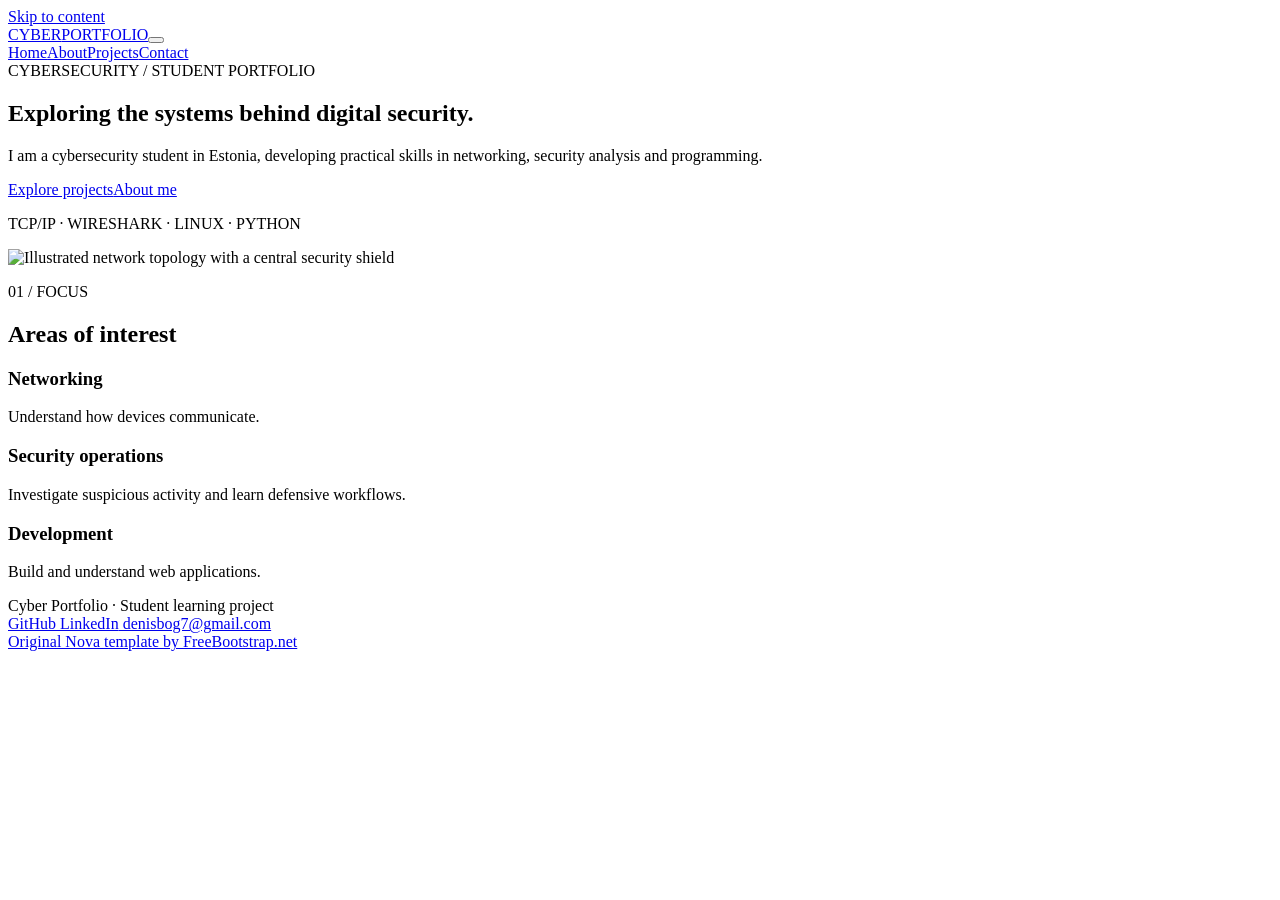
==== index.html @ 3d19a058 "Add files via upload" ====
<!doctype html><!-- Adapted from Nova by FreeBootstrap.net; https://freebootstrap.net/license --><html lang="en"><head><meta charset="utf-8"><meta name="viewport" content="width=device-width,initial-scale=1"><title>Index | Cyber Portfolio</title><link rel="stylesheet" href="assets/vendors/bootstrap/bootstrap.min.css"><link rel="stylesheet" href="assets/vendors/bootstrap-icons/font/bootstrap-icons.min.css"><link rel="stylesheet" href="assets/css/style.css"><link rel="stylesheet" href="assets/css/portfolio.css"><script defer src="assets/vendors/bootstrap/bootstrap.bundle.min.js"></script><script defer src="scripts/site.js"></script></head><body><a class="skip" href="#main">Skip to content</a><div class="site-wrap"><header class="navbar navbar-expand-md sticky-top"><div class="container"><a class="navbar-brand" href="index.html"><i class="bi bi-shield-lock"></i> CYBER<span>PORTFOLIO</span></a><button class="navbar-toggler" type="button" data-bs-toggle="collapse" data-bs-target="#nav" aria-controls="nav" aria-expanded="false" aria-label="Toggle navigation"><i class="bi bi-list"></i></button><nav class="collapse navbar-collapse" id="nav"><div class="navbar-nav ms-auto"><a class="nav-link active" aria-current=page href="index.html">Home</a><a class="nav-link "  href="about.html">About</a><a class="nav-link "  href="projects.html">Projects</a><a class="nav-link "  href="contact.html">Contact</a></div><div class="social-nav"><a href="https://github.com/nullbyte0111" aria-label="GitHub" title="GitHub" target="_blank" rel="noopener noreferrer"><i class="bi bi-github" aria-hidden="true"></i></a><a href="https://www.linkedin.com/in/denisbogdan7/" aria-label="LinkedIn" title="LinkedIn" target="_blank" rel="noopener noreferrer"><i class="bi bi-linkedin" aria-hidden="true"></i></a><a href="mailto:denisbog7@gmail.com" aria-label="Email" title="Email"><i class="bi bi-envelope" aria-hidden="true"></i></a></div></nav></div></header><main id="main"><section class="hero__v6 section first-section" id="home">
<div class="container">
<div class="row">
<div class="col-lg-6 mb-4 mb-lg-0">
<div class="row">
<div class="col-lg-11"><span class="hero-subtitle text-uppercase" data-aos="fade-up" data-aos-delay="0">CYBERSECURITY / STUDENT PORTFOLIO</span>
<h1 class="hero-title mb-3" data-aos="fade-up" data-aos-delay="100">Exploring the systems behind digital security.</h1>
<p class="hero-description mb-4 mb-lg-5" data-aos="fade-up" data-aos-delay="200">I am a cybersecurity student in Estonia, developing practical skills in networking, security analysis and programming.</p>
<div class="cta d-flex gap-2 mb-4 mb-lg-5" data-aos="fade-up" data-aos-delay="300"><a class="btn" href="projects.html">Explore projects</a><a class="btn btn-white-outline" href="about.html">About me</a></div>
<p class="eyebrow">TCP/IP · WIRESHARK · LINUX · PYTHON</p>
</div>
</div>
</div>
<div class="col-lg-6">
<div class="hero-img"><img alt="Illustrated network topology with a central security shield" class="img-fluid rounded-4" src="assets/images/network.svg"/></div>
</div>
</div>
</div>
<!-- End Hero-->
</section><section class="section"><div class="container"><p class="eyebrow">01 / FOCUS</p><h2>Areas of interest</h2><div class="row g-3"><div class="col-md-4" data-reveal><article class="panel h-100"><i class="bi bi-diagram-3 fs-2 accent"></i><h3>Networking</h3><p>Understand how devices communicate.</p></article></div><div class="col-md-4" data-reveal><article class="panel h-100"><i class="bi bi-shield-check fs-2 accent"></i><h3>Security operations</h3><p>Investigate suspicious activity and learn defensive workflows.</p></article></div><div class="col-md-4" data-reveal><article class="panel h-100"><i class="bi bi-code-slash fs-2 accent"></i><h3>Development</h3><p>Build and understand web applications.</p></article></div></div></div></section></main><footer><div class="container d-flex flex-wrap justify-content-between gap-3"><span>Cyber Portfolio · Student learning project</span><div class="social-footer"><a href="https://github.com/nullbyte0111" aria-label="GitHub" title="GitHub" target="_blank" rel="noopener noreferrer"><i class="bi bi-github" aria-hidden="true"></i> GitHub</a><a href="https://www.linkedin.com/in/denisbogdan7/" aria-label="LinkedIn" title="LinkedIn" target="_blank" rel="noopener noreferrer"><i class="bi bi-linkedin" aria-hidden="true"></i> LinkedIn</a><a href="mailto:denisbog7@gmail.com" aria-label="Email" title="Email"><i class="bi bi-envelope" aria-hidden="true"></i> denisbog7@gmail.com</a></div><a href="https://freebootstrap.net/">Original Nova template by FreeBootstrap.net</a></div></footer><button id="top" aria-label="Back to top" hidden>↑</button></div></body></html>
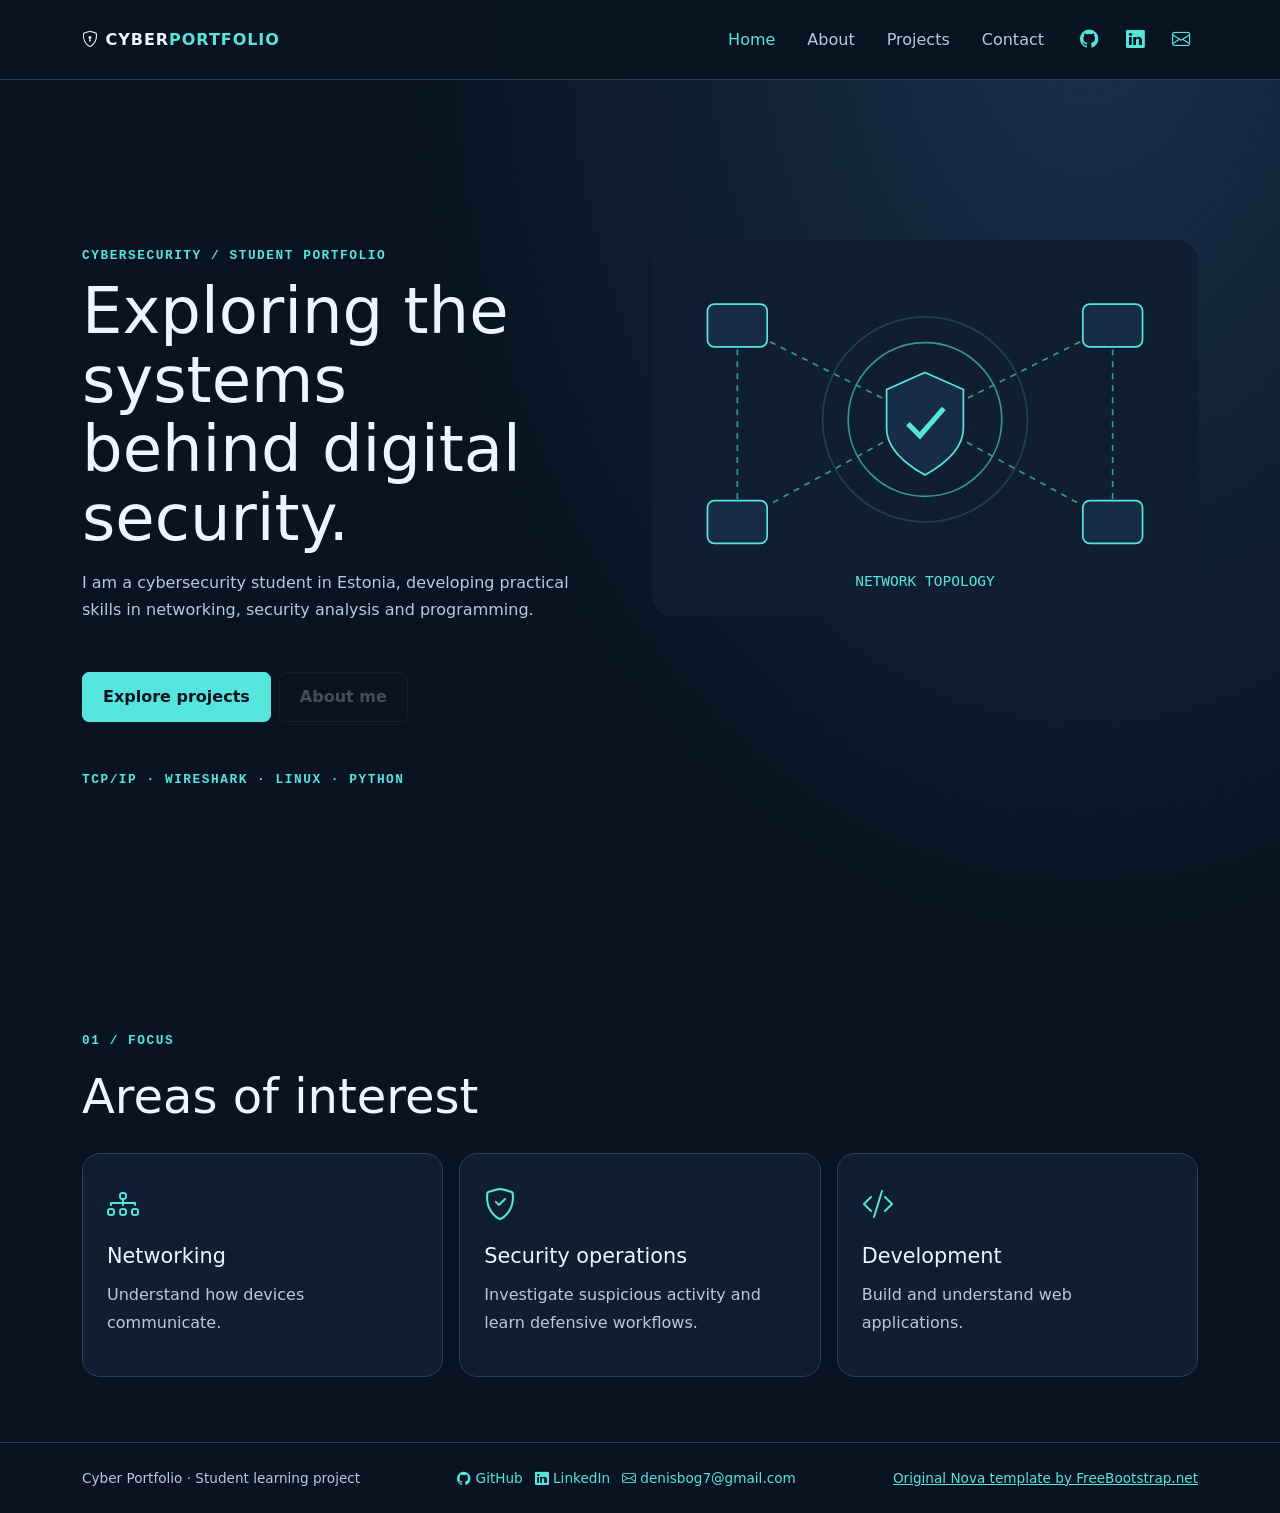
==== commit eab1d992: "Add files via upload" ====
--- a/index.html
+++ b/index.html
@@ -1,4 +1,4 @@
-<!doctype html><!-- Adapted from Nova by FreeBootstrap.net; https://freebootstrap.net/license --><html lang="en"><head><meta charset="utf-8"><meta name="viewport" content="width=device-width,initial-scale=1"><title>Index | Cyber Portfolio</title><link rel="stylesheet" href="assets/vendors/bootstrap/bootstrap.min.css"><link rel="stylesheet" href="assets/vendors/bootstrap-icons/font/bootstrap-icons.min.css"><link rel="stylesheet" href="assets/css/style.css"><link rel="stylesheet" href="assets/css/portfolio.css"><script defer src="assets/vendors/bootstrap/bootstrap.bundle.min.js"></script><script defer src="scripts/site.js"></script></head><body><a class="skip" href="#main">Skip to content</a><div class="site-wrap"><header class="navbar navbar-expand-md sticky-top"><div class="container"><a class="navbar-brand" href="index.html"><i class="bi bi-shield-lock"></i> CYBER<span>PORTFOLIO</span></a><button class="navbar-toggler" type="button" data-bs-toggle="collapse" data-bs-target="#nav" aria-controls="nav" aria-expanded="false" aria-label="Toggle navigation"><i class="bi bi-list"></i></button><nav class="collapse navbar-collapse" id="nav"><div class="navbar-nav ms-auto"><a class="nav-link active" aria-current=page href="index.html">Home</a><a class="nav-link "  href="about.html">About</a><a class="nav-link "  href="projects.html">Projects</a><a class="nav-link "  href="contact.html">Contact</a></div><div class="social-nav"><a href="https://github.com/nullbyte0111" aria-label="GitHub" title="GitHub" target="_blank" rel="noopener noreferrer"><i class="bi bi-github" aria-hidden="true"></i></a><a href="https://www.linkedin.com/in/denisbogdan7/" aria-label="LinkedIn" title="LinkedIn" target="_blank" rel="noopener noreferrer"><i class="bi bi-linkedin" aria-hidden="true"></i></a><a href="mailto:denisbog7@gmail.com" aria-label="Email" title="Email"><i class="bi bi-envelope" aria-hidden="true"></i></a></div></nav></div></header><main id="main"><section class="hero__v6 section first-section" id="home">
+<!doctype html><!-- Adapted from Nova by FreeBootstrap.net; https://freebootstrap.net/license --><html lang="en"><head><meta charset="utf-8"><meta name="viewport" content="width=device-width,initial-scale=1"><title>Index | Cyber Portfolio</title><link rel="stylesheet" href="assets/vendors/bootstrap/bootstrap.min.css"><link rel="stylesheet" href="assets/vendors/bootstrap-icons/font/bootstrap-icons.min.css"><link rel="stylesheet" href="assets/css/style.css"><link rel="stylesheet" href="assets/css/portfolio.css"><script defer src="assets/vendors/bootstrap/bootstrap.bundle.min.js"></script><script defer src="scripts/site.js"></script><link rel="icon" type="image/svg+xml" href="data:image/svg+xml,%3Csvg%20xmlns%3D%22http%3A%2F%2Fwww.w3.org%2F2000%2Fsvg%22%20viewBox%3D%220%200%2064%2064%22%3E%3Crect%20width%3D%2264%22%20height%3D%2264%22%20rx%3D%2212%22%20fill%3D%22%230b1729%22%2F%3E%3Cpath%20d%3D%22M32%208%2051%2016v15c0%2012-8%2020-19%2025C21%2051%2013%2043%2013%2031V16Z%22%20fill%3D%22none%22%20stroke%3D%22%2338e8f5%22%20stroke-width%3D%224%22%2F%3E%3Crect%20x%3D%2223%22%20y%3D%2229%22%20width%3D%2218%22%20height%3D%2215%22%20rx%3D%223%22%20fill%3D%22%2338e8f5%22%2F%3E%3Cpath%20d%3D%22M26%2029v-6a6%206%200%200%201%2012%200v6%22%20fill%3D%22none%22%20stroke%3D%22%2338e8f5%22%20stroke-width%3D%223%22%2F%3E%3C%2Fsvg%3E"></head><body><a class="skip" href="#main">Skip to content</a><div class="site-wrap"><header class="navbar navbar-expand-md sticky-top"><div class="container"><a class="navbar-brand" href="index.html"><i class="bi bi-shield-lock"></i> CYBER<span>PORTFOLIO</span></a><button class="navbar-toggler" type="button" data-bs-toggle="collapse" data-bs-target="#nav" aria-controls="nav" aria-expanded="false" aria-label="Toggle navigation"><i class="bi bi-list"></i></button><nav class="collapse navbar-collapse" id="nav"><div class="navbar-nav ms-auto"><a class="nav-link active" aria-current=page href="index.html">Home</a><a class="nav-link "  href="about.html">About</a><a class="nav-link "  href="projects.html">Projects</a><a class="nav-link "  href="contact.html">Contact</a></div><div class="social-nav"><a href="https://github.com/nullbyte0111" aria-label="GitHub" title="GitHub" target="_blank" rel="noopener noreferrer"><i class="bi bi-github" aria-hidden="true"></i></a><a href="https://www.linkedin.com/in/denisbogdan7/" aria-label="LinkedIn" title="LinkedIn" target="_blank" rel="noopener noreferrer"><i class="bi bi-linkedin" aria-hidden="true"></i></a><a href="mailto:denisbog7@gmail.com" aria-label="Email" title="Email"><i class="bi bi-envelope" aria-hidden="true"></i></a></div></nav></div></header><main id="main"><section class="hero__v6 section first-section" id="home">
 <div class="container">
 <div class="row">
 <div class="col-lg-6 mb-4 mb-lg-0">
--- a/assets/css/style.css
+++ b/assets/css/style.css
@@ -0,0 +1,1243 @@
+/*
+Template name: Nova
+Template author: FreeBootstrap.net
+Author website: https://freebootstrap.net/
+License: https://freebootstrap.net/license
+Buy Pro
+*/
+:root,
+[data-bs-theme=light] {
+  --bs-body-bg: #ffffff;
+  --bs-body-color: #494B5B;
+  --bs-primary: #215C5C;
+  --bs-primary-rgb: 33, 92, 92;
+  --bs-primary-hover: #144B4B;
+  --bs-primary-hover-rgb: 20, 75, 75;
+  --bs-secondary: #CCE8C9;
+  --bs-secondary-rgb: 204, 232, 201;
+  --bs-heading-color: #16181B;
+  --inverse-color: #494B5B;
+  --inverse-color-rgb: 73, 75, 91;
+  --bs-link-color: var(--bs-primary);
+  --nav-bg: #ffffff;
+  --nav-color: #fff;
+  --nav-hover-color: #1f6bff;
+  --dropdown-bg: #ffffff;
+  --dropdown-color: #1f6bff;
+  --dropdown-hover-bg: #f7f7f7;
+  --nav-inverse: #000000;
+  --nav-inverse-alt: #ffffff;
+}
+
+body {
+  font: 1rem/1.7 "Inter", sans-serif;
+  background-color: var(--bs-body-bg);
+  color: var(--bs-body-color);
+  -webkit-font-smoothing: antialiased;
+  -moz-osx-font-smoothing: grayscale;
+}
+
+.site-wrap {
+  position: relative;
+}
+
+::-moz-selection {
+  background-color: var(--bs-black);
+  color: var(--bs-white);
+}
+
+::selection {
+  background-color: var(--bs-black);
+  color: var(--bs-white);
+}
+
+a {
+  -webkit-transition: 0.3s all ease-in-out;
+  transition: 0.3s all ease-in-out;
+  color: var(--bs-primary);
+  text-decoration: underline;
+}
+a:hover {
+  text-decoration: none;
+}
+
+h1,
+h2,
+h3,
+h4,
+h5,
+h6 {
+  color: var(--bs-heading-color);
+}
+
+.container {
+  max-width: 1140px;
+}
+
+.section {
+  padding: 70px 0;
+  scroll-margin-top: 60px;
+}
+@media (max-width: 767.98px) {
+  .section {
+    padding: 40px 0;
+  }
+}
+.section.first-section {
+  padding-top: 100px;
+}
+@media (min-width: 992px) {
+  .section.first-section {
+    padding-top: 130px;
+  }
+}
+
+.text-heading-color {
+  color: var(--bs-heading-color);
+}
+
+.shadow-sm {
+  -webkit-box-shadow: 0 0.125rem 0.25rem 0 rgba(var(--bs-black-rgb), 0.05) !important;
+          box-shadow: 0 0.125rem 0.25rem 0 rgba(var(--bs-black-rgb), 0.05) !important;
+}
+
+.shadow {
+  -webkit-box-shadow: 0 0.5rem 1rem 0 rgba(var(--bs-black-rgb), 0.05) !important;
+          box-shadow: 0 0.5rem 1rem 0 rgba(var(--bs-black-rgb), 0.05) !important;
+}
+
+.shadow-lg {
+  -webkit-box-shadow: 0 1rem 3rem 0 rgba(var(--bs-black-rgb), 0.05) !important;
+          box-shadow: 0 1rem 3rem 0 rgba(var(--bs-black-rgb), 0.05) !important;
+}
+
+.list-checked {
+  padding: 0;
+  margin: 0;
+  color: var(--bs-body-color);
+}
+.list-checked li {
+  position: relative;
+  margin-bottom: 10px;
+  display: -webkit-box;
+  display: -ms-flexbox;
+  display: flex;
+  -webkit-box-align: start;
+      -ms-flex-align: start;
+          align-items: start;
+  gap: 10px;
+}
+.list-checked li i {
+  width: 30px;
+  height: 30px;
+  text-align: center;
+  line-height: 30px;
+  display: inline-block;
+  background-color: rgba(var(--bs-primary-rgb), 0.1);
+  border-radius: 50%;
+  color: var(--bs-primary);
+  font-size: 20px;
+}
+.list-checked li:before {
+  position: absolute;
+  display: inline-block;
+  left: 0;
+  content: "";
+  vertical-align: -0.125em;
+  background-repeat: no-repeat;
+  background-position: right center;
+  background-size: 1.5625rem 1.5625rem;
+  width: 1.5625rem;
+  height: 1.5625rem;
+}
+
+.btn {
+  padding: 12px 20px;
+  background-color: var(--bs-primary);
+  color: var(--bs-white);
+  border: 1px solid transparent;
+  border-radius: 7px;
+  font-weight: 600;
+  position: relative;
+}
+.btn:hover, .btn:active, .btn:focus {
+  color: var(--bs-white);
+  background-color: var(--bs-primary-hover) !important;
+  border: 1px solid var(--bs-primary-hover) !important;
+}
+.btn.btn-white.hover-outline {
+  background-color: var(--bs-white) !important;
+  color: var(--bs-black) !important;
+  border: 1px solid transparent !important;
+}
+.btn.btn-white.hover-outline:hover {
+  color: var(--bs-white) !important;
+  background-color: transparent !important;
+  border: 1px solid var(--bs-white) !important;
+}
+.btn.btn-white-outline {
+  border: 1px solid rgba(var(--inverse-color-rgb), 0.2) !important;
+  color: var(--inverse-color) !important;
+  background-color: transparent;
+}
+.btn.btn-white-outline:hover, .btn.btn-white-outline:focus, .btn.btn-white-outline:active {
+  background-color: transparent !important;
+  border: 1px solid rgba(var(--inverse-color-rgb), 0.5) !important;
+}
+
+.block-squares {
+  position: absolute;
+  bottom: -12px;
+  right: 0;
+  z-index: 1;
+  width: auto;
+}
+
+.form-control {
+  padding-top: 10px;
+  padding-bottom: 10px;
+  border-width: 1px;
+  font-size: 16px;
+  background-color: transparent;
+  border-color: rgba(var(--inverse-color-rgb), 0.1);
+}
+
+.form-control:focus {
+  outline: none;
+  -webkit-box-shadow: none;
+          box-shadow: none;
+  border-color: var(--bs-primary);
+}
+
+.a-link i {
+  font-size: 26px;
+  margin-left: 10px;
+  -webkit-transition: 0.25s all ease-in-out;
+  transition: 0.25s all ease-in-out;
+}
+.a-link:hover i {
+  margin-left: 15px;
+}
+
+.page-title {
+  padding-top: 100px !important;
+  padding-bottom: 50px !important;
+  background-color: rgba(var(--inverse-color-rgb), 0.03);
+}
+
+.special-link .icons {
+  display: inline-block;
+  width: 38px;
+  height: 38px;
+  line-height: 38px;
+  border-radius: 50%;
+  text-align: center;
+  position: relative;
+  border: 1px solid rgba(var(--inverse-color-rgb), 0.2);
+}
+
+.special-link .icons i {
+  font-size: 25px;
+  position: relative;
+  display: inline-block;
+  position: absolute;
+  -webkit-transition: 0.3s all ease-in-out;
+  transition: 0.3s all ease-in-out;
+}
+.special-link .icons i.icon-1 {
+  opacity: 1;
+  visibility: visible;
+  top: 50%;
+  left: 50%;
+  -webkit-transform: translate(-50%, -50%) rotate(-45deg);
+          transform: translate(-50%, -50%) rotate(-45deg);
+}
+.special-link .icons i.icon-2 {
+  opacity: 0;
+  visibility: hidden;
+  top: 80%;
+  left: 20%;
+  -webkit-transform: translate(-50%, -50%) rotate(-45deg);
+          transform: translate(-50%, -50%) rotate(-45deg);
+}
+.special-link:hover .icons .icon-1 {
+  opacity: 0;
+  visibility: hidden;
+  top: 20%;
+  left: 80%;
+  -webkit-transform: translate(-50%, -50%) rotate(-45deg);
+          transform: translate(-50%, -50%) rotate(-45deg);
+}
+.special-link:hover .icons .icon-2 {
+  opacity: 1;
+  visibility: visible;
+  top: 50%;
+  left: 50%;
+  -webkit-transform: translate(-50%, -50%) rotate(-45deg);
+          transform: translate(-50%, -50%) rotate(-45deg);
+}
+
+.fbs__net-navbar {
+  position: absolute;
+  top: 0;
+  -webkit-transition: 0.3s all ease-in-out;
+  transition: 0.3s all ease-in-out;
+  z-index: 99999;
+  width: 100%;
+  background-color: transparent !important;
+  border: none;
+}
+@media (min-width: 992px) {
+  .fbs__net-navbar {
+    padding-top: 0;
+    padding-bottom: 0;
+  }
+}
+.fbs__net-navbar > .container {
+  position: relative;
+}
+.fbs__net-navbar.relative {
+  position: absolute;
+}
+.fbs__net-navbar .navbar-brand {
+  color: var(--bs-white);
+  font-size: 30px;
+  font-weight: bold;
+}
+.fbs__net-navbar .navbar-brand .logo.dark {
+  display: none;
+}
+.fbs__net-navbar .navbar-brand .logo.light {
+  display: block;
+}
+.fbs__net-navbar .navbar-nav > li > .nav-link {
+  position: relative;
+  padding-top: 22px;
+  padding-bottom: 22px;
+  padding-left: 10px;
+  padding-right: 10px;
+  font-size: 0.9375rem;
+  color: rgba(var(--bs-white-rgb), 1);
+  -webkit-transition: 0.3s all ease;
+  transition: 0.3s all ease;
+  position: relative;
+}
+@media (max-width: 991.98px) {
+  .fbs__net-navbar .navbar-nav > li > .nav-link {
+    color: var(--inverse-color);
+  }
+}
+.fbs__net-navbar .navbar-nav > li > .nav-link:before {
+  content: "";
+  position: absolute;
+  width: calc(100% - 20px);
+  -webkit-transform: scaleX(0);
+          transform: scaleX(0);
+  border-radius: 5px;
+  height: 1.5px;
+  bottom: 0;
+  left: 10px;
+  background: currentcolor;
+  -webkit-transform-origin: bottom right;
+          transform-origin: bottom right;
+  -webkit-transition: -webkit-transform 0.35s ease-out;
+  transition: -webkit-transform 0.35s ease-out;
+  transition: transform 0.35s ease-out;
+  transition: transform 0.35s ease-out, -webkit-transform 0.35s ease-out;
+}
+.fbs__net-navbar .navbar-nav > li > .nav-link:hover::before {
+  -webkit-transform: scaleX(1);
+          transform: scaleX(1);
+  -webkit-transform-origin: bottom left;
+          transform-origin: bottom left;
+}
+.fbs__net-navbar .navbar-nav > li > .nav-link:hover, .fbs__net-navbar .navbar-nav > li > .nav-link:focus {
+  color: var(--bs-white);
+}
+@media (max-width: 991.98px) {
+  .fbs__net-navbar .navbar-nav > li > .nav-link:hover, .fbs__net-navbar .navbar-nav > li > .nav-link:focus {
+    color: var(--inverse-color) !important;
+  }
+}
+@media (max-width: 767.98px) {
+  .fbs__net-navbar .navbar-nav > li > .nav-link {
+    padding-top: 5px;
+    padding-bottom: 5px;
+  }
+}
+.fbs__net-navbar .navbar-nav > li > .nav-link.active {
+  color: var(--bs-white);
+}
+@media (max-width: 991.98px) {
+  .fbs__net-navbar .navbar-nav > li > .nav-link.active {
+    color: var(--inverse-color);
+  }
+}
+.fbs__net-navbar .navbar-nav > li > .nav-link.active:before {
+  content: "";
+  -webkit-transform-origin: bottom left;
+          transform-origin: bottom left;
+  -webkit-transform: scaleX(1);
+          transform: scaleX(1);
+}
+.fbs__net-navbar .navbar-nav > li > .nav-link.dropdown-toggle {
+  display: -webkit-box;
+  display: -ms-flexbox;
+  display: flex;
+  -webkit-box-align: center;
+      -ms-flex-align: center;
+          align-items: center;
+  -webkit-box-pack: justify;
+      -ms-flex-pack: justify;
+          justify-content: space-between;
+}
+.fbs__net-navbar .navbar-nav > li > .nav-link.dropdown-toggle::after {
+  display: none;
+  content: "";
+}
+@media (max-width: 991.98px) {
+  .fbs__net-navbar .navbar-nav > li > .nav-link {
+    padding-top: 10px;
+    padding-bottom: 10px;
+  }
+}
+.fbs__net-navbar .navbar-nav .dropdown-menu {
+  background-color: var(--nav-bg);
+}
+.fbs__net-navbar .navbar-nav .dropdown-menu .nav-link:hover {
+  background-color: var(--dropdown-hover-bg) !important;
+  color: var(--inverse-color);
+}
+.fbs__net-navbar .navbar-nav .dropdown-toggle::after {
+  display: none;
+}
+.fbs__net-navbar .navbar-nav .dropdown-toggle .bi-chevron-down {
+  margin-left: 0.5rem;
+}
+.fbs__net-navbar .fbs__net-navbar-toggler {
+  width: 50px;
+  height: 50px;
+  border-radius: 50%;
+  position: relative;
+  background-color: var(--bs-black);
+  color: var(--bs-white);
+  border: none;
+  display: none;
+}
+@media (max-width: 991.98px) {
+  .fbs__net-navbar .fbs__net-navbar-toggler {
+    display: -webkit-box;
+    display: -ms-flexbox;
+    display: flex;
+  }
+}
+.fbs__net-navbar .navbar-brand {
+  margin-right: 0 !important;
+}
+.fbs__net-navbar .navbar-nav .dropdown > .dropdown-menu,
+.fbs__net-navbar .navbar-nav .dropend > .dropdown-menu,
+.fbs__net-navbar .navbar-nav .dropstart > .dropdown-menu {
+  border: none !important;
+  padding-left: 10px;
+  padding-right: 10px;
+  -webkit-box-shadow: 0 0.1875rem 0.375rem rgba(var(--bs-black-rgb), 0.1);
+          box-shadow: 0 0.1875rem 0.375rem rgba(var(--bs-black-rgb), 0.1);
+}
+@media (min-width: 992px) {
+  .fbs__net-navbar .navbar-nav .dropdown > .dropdown-menu,
+  .fbs__net-navbar .navbar-nav .dropend > .dropdown-menu,
+  .fbs__net-navbar .navbar-nav .dropstart > .dropdown-menu {
+    padding-left: 10px;
+    padding-right: 10px;
+    width: 200px;
+    border: none;
+  }
+}
+.fbs__net-navbar .navbar-nav .dropdown > .dropdown-menu .dropdown-item,
+.fbs__net-navbar .navbar-nav .dropdown > .dropdown-menu .nav-link,
+.fbs__net-navbar .navbar-nav .dropend > .dropdown-menu .dropdown-item,
+.fbs__net-navbar .navbar-nav .dropend > .dropdown-menu .nav-link,
+.fbs__net-navbar .navbar-nav .dropstart > .dropdown-menu .dropdown-item,
+.fbs__net-navbar .navbar-nav .dropstart > .dropdown-menu .nav-link {
+  font-size: 0.875rem;
+  padding: 10px 10px;
+  -webkit-transition: 0.3s all ease;
+  transition: 0.3s all ease;
+  border-radius: 0.5rem;
+}
+@media (min-width: 992px) {
+  .fbs__net-navbar .navbar-nav .dropdown:hover > .dropdown-menu,
+  .fbs__net-navbar .navbar-nav .dropend:hover > .dropdown-menu,
+  .fbs__net-navbar .navbar-nav .dropstart:hover > .dropdown-menu {
+    display: block;
+    -webkit-animation: fadeInUp 0.3s ease;
+            animation: fadeInUp 0.3s ease;
+  }
+}
+@media (min-width: 992px) {
+  .fbs__net-navbar .navbar-nav .dropend:hover > .dropdown-menu {
+    position: absolute;
+    top: 0;
+    left: 100%;
+    -webkit-animation: fadeInRight 0.3s ease;
+            animation: fadeInRight 0.3s ease;
+  }
+}
+@media (min-width: 992px) {
+  .fbs__net-navbar .navbar-nav .dropstart:hover > .dropdown-menu {
+    position: absolute;
+    top: 0;
+    right: 100%;
+    -webkit-animation: fadeInLeft 0.3s ease;
+            animation: fadeInLeft 0.3s ease;
+  }
+}
+.fbs__net-navbar .navbar-nav .dropdown-toggle::before {
+  display: none;
+}
+.fbs__net-navbar .navbar-nav .dropdown-toggle::after {
+  display: none;
+}
+.fbs__net-navbar .navbar-nav li.dropend > a,
+.fbs__net-navbar .navbar-nav li.dropstart > a {
+  position: relative;
+}
+.fbs__net-navbar .navbar-nav li.dropend > a .bi,
+.fbs__net-navbar .navbar-nav li.dropstart > a .bi {
+  position: absolute;
+  right: 10px;
+  top: 50%;
+  -webkit-transform: translateY(-50%);
+          transform: translateY(-50%);
+}
+@media (max-width: 991.98px) {
+  .fbs__net-navbar .navbar-nav li.dropend > a .bi,
+  .fbs__net-navbar .navbar-nav li.dropstart > a .bi {
+    -webkit-transform: rotate(90deg);
+            transform: rotate(90deg);
+    margin-top: -10px;
+  }
+}
+.fbs__net-navbar .navbar-nav li.dropend > a::after,
+.fbs__net-navbar .navbar-nav li.dropstart > a::after {
+  display: none;
+}
+.fbs__net-navbar .navbar-nav li.dropend > a {
+  position: relative;
+}
+.fbs__net-navbar .navbar-nav li.dropend > a:hover {
+  background-color: var(--dropdown-hover-bg) !important;
+}
+.fbs__net-navbar .navbar-nav li.dropend > a .caret {
+  position: absolute;
+  right: 10px;
+}
+.fbs__net-navbar .navbar-nav li.dropstart > a {
+  position: relative;
+}
+.fbs__net-navbar .navbar-nav li.dropstart > a:hover {
+  background-color: var(--dropdown-hover-bg) !important;
+}
+.fbs__net-navbar .navbar-nav li.dropstart > a .caret {
+  position: absolute;
+  left: 10px;
+}
+.fbs__net-navbar .navbar-toggler:hover, .fbs__net-navbar .navbar-toggler:focus, .fbs__net-navbar .navbar-toggler:active {
+  outline: none;
+  -webkit-box-shadow: none;
+          box-shadow: none;
+}
+.fbs__net-navbar .header-social a {
+  -webkit-transition: 0.3s all ease;
+  transition: 0.3s all ease;
+  color: var(--bs-white);
+  width: 30px;
+  height: 30px;
+  line-height: 30px;
+  text-align: center;
+  border-radius: 4px;
+  display: inline-block;
+  background-color: transparent;
+}
+.fbs__net-navbar .header-social a:hover {
+  background-color: rgba(var(--bs-white-rgb), 0.1);
+}
+@media (min-width: 992px) {
+  .fbs__net-navbar .header-social a {
+    color: var(--bs-white);
+  }
+}
+.fbs__net-navbar .header-social .btn {
+  width: auto !important;
+  height: auto !important;
+  background-color: var(--bs-primary) !important;
+  color: var(--bs-white) !important;
+}
+@media (max-width: 575.98px) {
+  .fbs__net-navbar .header-social .btn {
+    display: none;
+  }
+}
+.fbs__net-navbar.active {
+  position: fixed;
+  top: 0;
+  width: 100%;
+  background-color: var(--nav-bg) !important;
+  -webkit-box-shadow: 0 0.1875rem 0.375rem rgba(var(--bs-black-rgb), 0.05) !important;
+          box-shadow: 0 0.1875rem 0.375rem rgba(var(--bs-black-rgb), 0.05) !important;
+}
+.fbs__net-navbar.active .navbar-brand {
+  color: rgba(var(--inverse-color-rgb), 1) !important;
+}
+.fbs__net-navbar.active .navbar-brand .logo.dark {
+  display: block;
+}
+
+.fbs__net-navbar.active .navbar-brand .logo.light {
+  display: none;
+}
+
+.fbs__net-navbar.active .nav-link {
+  color: rgba(var(--inverse-color-rgb), 1) !important;
+}
+.fbs__net-navbar.active .nav-link:hover {
+  color: rgba(var(--inverse-color-rgb), 1) !important;
+}
+.fbs__net-navbar.active .header-social a {
+  -webkit-transition: 0.3s all ease;
+  transition: 0.3s all ease;
+  color: var(--inverse-color);
+}
+.fbs__net-navbar.active .header-social a:hover {
+  background-color: rgba(var(--inverse-color-rgb), 0.1);
+}
+@media (min-width: 992px) {
+  .fbs__net-navbar.active .header-social a {
+    color: rgba(var(--inverse-color-rgb), 1) !important;
+  }
+}
+.fbs__net-navbar.active .header-social .btn {
+  width: auto !important;
+  height: auto !important;
+  background-color: var(--bs-primary) !important;
+  color: var(--bs-white) !important;
+}
+.fbs__net-navbar.active .navbar-nav > li > .dropdown-toggle:hover {
+  color: var(--inverse-color) !important;
+}
+.fbs__net-navbar.active .navbar-nav > li > .nav-link.dropdown-toggle::after {
+  display: none;
+  content: "";
+}
+.fbs__net-navbar.active .navbar-nav li.dropdown a:hover,
+.fbs__net-navbar.active .navbar-nav li.dropend a:hover,
+.fbs__net-navbar.active .navbar-nav li.dropstart a:hover {
+  color: var(--inverse-color) !important;
+}
+.fbs__net-navbar .fbs__net-icon-menu {
+  display: block;
+}
+.fbs__net-navbar .fbs__net-icon-close {
+  display: none;
+}
+.offcanvas-active .fbs__net-navbar .fbs__net-icon-menu {
+  display: none;
+}
+.offcanvas-active .fbs__net-navbar .fbs__net-icon-close {
+  display: block;
+}
+.fbs__net-navbar.dark {
+  -webkit-box-shadow: 0 0px 2px rgba(var(--inverse-color-rgb), 0.15);
+          box-shadow: 0 0px 2px rgba(var(--inverse-color-rgb), 0.15);
+}
+.fbs__net-navbar.dark .navbar-brand .logo.dark {
+  display: block;
+}
+
+.fbs__net-navbar.dark .navbar-brand .logo.light {
+  display: none;
+}
+
+.fbs__net-navbar.dark a {
+  color: var(--inverse-color) !important;
+}
+.fbs__net-navbar.dark a:hover {
+  color: var(--inverse-color);
+}
+.fbs__net-navbar.dark .header-social a:hover {
+  background-color: rgba(var(--inverse-color-rgb), 0.05);
+}
+
+.fbs__net-navbar.dark ul li a {
+  color: rgba(var(--inverse-color-rgb), 1) !important;
+}
+.fbs__net-navbar.dark ul li a:hover {
+  color: var(--inverse-color) !important;
+}
+.fbs__net-navbar .offcanvas-header .offcanvas-header-logo .logo-link .logo.dark {
+  display: block;
+}
+
+.fbs__net-navbar .offcanvas-header .offcanvas-header-logo .logo-link .logo.light {
+  display: none;
+}
+
+
+@-webkit-keyframes fadeInUp {
+  from {
+    opacity: 0;
+    -webkit-transform: translateY(10px);
+            transform: translateY(10px);
+  }
+  to {
+    opacity: 1;
+    -webkit-transform: translateY(0);
+            transform: translateY(0);
+  }
+}
+
+@keyframes fadeInUp {
+  from {
+    opacity: 0;
+    -webkit-transform: translateY(10px);
+            transform: translateY(10px);
+  }
+  to {
+    opacity: 1;
+    -webkit-transform: translateY(0);
+            transform: translateY(0);
+  }
+}
+@-webkit-keyframes fadeInRight {
+  from {
+    opacity: 0;
+    -webkit-transform: translateX(10px);
+            transform: translateX(10px);
+  }
+  to {
+    opacity: 1;
+    -webkit-transform: translateX(0);
+            transform: translateX(0);
+  }
+}
+@keyframes fadeInRight {
+  from {
+    opacity: 0;
+    -webkit-transform: translateX(10px);
+            transform: translateX(10px);
+  }
+  to {
+    opacity: 1;
+    -webkit-transform: translateX(0);
+            transform: translateX(0);
+  }
+}
+@-webkit-keyframes fadeInLeft {
+  from {
+    opacity: 0;
+    -webkit-transform: translateX(-10px);
+            transform: translateX(-10px);
+  }
+  to {
+    opacity: 1;
+    -webkit-transform: translateX(0);
+            transform: translateX(0);
+  }
+}
+@keyframes fadeInLeft {
+  from {
+    opacity: 0;
+    -webkit-transform: translateX(-10px);
+            transform: translateX(-10px);
+  }
+  to {
+    opacity: 1;
+    -webkit-transform: translateX(0);
+            transform: translateX(0);
+  }
+}
+.hero__v6 {
+  padding: 10rem 0 !important;
+}
+.hero__v6 .hero-subtitle {
+  background: color-mix(in srgb, var(--bs-secondary), transparent 70%);
+  color: var(--bs-primary);
+  display: inline-block;
+  padding: 5px 12px;
+  border-radius: 7px;
+  font-weight: 600;
+  font-size: 0.75rem;
+  margin-bottom: 10px;
+}
+
+.hero__v6 .hero-title {
+  font-size: 48px;
+}
+@media (max-width: 1199.98px) {
+  .hero__v6 .hero-title {
+    font-size: 40px;
+  }
+}
+@media (max-width: 991.98px) {
+  .hero__v6 .hero-title {
+    font-size: 30px;
+  }
+}
+.hero__v6 .logos .logos-title {
+  font-size: 12px;
+  letter-spacing: 1px;
+  color: color-mix(in srgb, var(--bs-primary), transparent 10%);
+}
+
+.hero__v6 .logos img {
+  width: 140px;
+}
+.hero__v6 .hero-img {
+  position: relative;
+}
+.hero__v6 .hero-img .img-main {
+  position: relative;
+  z-index: 9;
+}
+.hero__v6 .hero-img .img-card {
+  z-index: 10;
+  border-radius: 20px;
+  -webkit-box-shadow: 0 15px 40px 0 rgba(var(--bs-black-rgb), 0.1);
+          box-shadow: 0 15px 40px 0 rgba(var(--bs-black-rgb), 0.1);
+  position: absolute;
+  max-width: 280px;
+  bottom: -40px;
+  left: -60px;
+}
+@media (max-width: 991.98px) {
+  .hero__v6 .hero-img .img-card {
+    left: 10px;
+    max-width: 380px;
+  }
+}
+@media (max-width: 575.98px) {
+  .hero__v6 .hero-img .img-card {
+    left: 10px;
+    max-width: 280px;
+  }
+}
+
+.features__v2 .icon {
+  width: 60px;
+  height: 60px;
+  line-height: 60px;
+  border-radius: 50%;
+  background-color: var(--bs-secondary);
+  color: var(--bs-primary);
+}
+
+.features__v2 .content {
+  background-color: rgba(var(--bs-secondary-rgb), 0.2);
+}
+
+.features__v2 .btn-play i {
+  width: 30px;
+  height: 30px;
+  line-height: 30px;
+  border-radius: 50%;
+  background-color: var(--bs-white);
+  color: var(--bs-primary);
+}
+
+.about__v4 .subtitle {
+  background-color: rgba(var(--bs-secondary-rgb), 0.2);
+  color: var(--bs-primary);
+  display: inline-block;
+  padding: 5px 12px;
+  border-radius: 7px;
+  font-weight: 600;
+  font-size: 0.75rem;
+  margin-bottom: 10px;
+}
+
+.about__v4 .features li .icon {
+  display: inline-block;
+  width: 20px;
+  height: 20px;
+  line-height: 20px;
+  background-color: var(--bs-primary);
+  color: var(--bs-white);
+}
+.about__v4 .mission-statement {
+  background-color: var(--bs-primary);
+  position: relative;
+  bottom: -20px;
+  width: 100%;
+}
+.about__v4 .mission-statement h3 {
+  font-size: 10px;
+  color: var(--bs-secondary);
+}
+.about__v4 .mission-statement p {
+  color: var(--bs-white);
+}
+.about__v4 .mission-icon {
+  width: 50px;
+  height: 50px;
+  -webkit-box-flex: 0;
+      -ms-flex: 0 0 50px;
+          flex: 0 0 50px;
+  line-height: 50px;
+  display: inline-block;
+  background-color: rgba(var(--bs-secondary-rgb), 0.1);
+}
+.about__v4 .mission-icon i {
+  color: var(--bs-secondary);
+}
+
+.pricing__v2 .subtitle {
+  background-color: rgba(var(--bs-secondary-rgb), 0.2);
+  color: var(--bs-primary);
+  display: inline-block;
+  padding: 5px 12px;
+  border-radius: 7px;
+  font-weight: 600;
+  font-size: 0.75rem;
+  margin-bottom: 10px;
+}
+
+.pricing__v2 .price-table {
+  border: 1px solid rgba(var(--inverse-color-rgb), 0.2);
+}
+.pricing__v2 .price-table .price {
+  color: var(--bs-heading-color);
+}
+.pricing__v2 .price-table .price strong {
+  font-size: 40px;
+}
+.pricing__v2 .price-table .icon {
+  -webkit-box-flex: 0;
+      -ms-flex: 0 0 20px;
+          flex: 0 0 20px;
+  width: 20px;
+  height: 20px;
+  line-height: 20px;
+  text-align: center;
+  border: 1px solid rgba(var(--bs-white-rgb), 0.2);
+}
+.pricing__v2 .popular {
+  background-color: var(--bs-primary);
+  color: var(--bs-white);
+}
+.pricing__v2 .popular .price {
+  color: var(--bs-secondary);
+}
+.pricing__v2 .popular h3 {
+  color: var(--bs-white);
+}
+.pricing__v2 .popular p {
+  color: var(--bs-white);
+}
+.pricing__v2 .popular .pricing-features h4 {
+  font-size: 12px;
+  color: var(--bs-secondary);
+}
+
+.howitworks__v1 .subtitle {
+  background-color: rgba(var(--bs-secondary-rgb), 0.2);
+  color: var(--bs-primary);
+  display: inline-block;
+  padding: 5px 12px;
+  border-radius: 7px;
+  font-weight: 600;
+  font-size: 0.75rem;
+  margin-bottom: 10px;
+}
+
+.howitworks__v1 .step-card {
+  position: relative;
+}
+.howitworks__v1 .step-card .step-number {
+  width: 60px;
+  height: 60px;
+  line-height: 60px;
+  display: inline-block;
+  color: var(--bs-secondary);
+  background-color: var(--bs-primary);
+  font-size: 18px;
+}
+.howitworks__v1 .arch-line {
+  position: absolute;
+  top: 15px;
+  width: 150px;
+  right: 0;
+  left: calc(100% + 24px);
+  -webkit-transform: translateX(-50%);
+          transform: translateX(-50%);
+}
+@media (max-width: 991.98px) {
+  .howitworks__v1 .arch-line {
+    display: none;
+  }
+}
+.howitworks__v1 .arch-line.reverse {
+  top: 20px;
+}
+
+.services__v3 .subtitle {
+  background-color: rgba(var(--bs-secondary-rgb), 0.2);
+  color: var(--bs-primary);
+  display: inline-block;
+  padding: 5px 12px;
+  border-radius: 7px;
+  font-weight: 600;
+  font-size: 0.75rem;
+  margin-bottom: 10px;
+}
+
+.services__v3 .icon {
+  display: inline-block;
+  position: relative;
+  color: var(--bs-primary) !important;
+}
+
+.services__v3 .icon:before {
+  content: "";
+  position: absolute;
+  z-index: -1;
+  width: 40px;
+  height: 40px;
+  right: -10px;
+  bottom: 0px;
+  border-radius: 50%;
+  background-color: rgba(var(--bs-secondary-rgb), 1);
+}
+
+.services__v3 .icon svg {
+  width: 50px;
+}
+.services__v3 .service-card {
+  border: 1px solid rgba(var(--inverse-color-rgb), 0.2);
+}
+
+.faq__v2 {
+  background-color: rgba(var(--inverse-color-rgb), 0.02);
+}
+
+.faq__v2 .subtitle {
+  background-color: rgba(var(--bs-secondary-rgb), 0.2);
+  color: var(--bs-primary);
+  display: inline-block;
+  padding: 5px 12px;
+  border-radius: 7px;
+  font-weight: 600;
+  font-size: 0.75rem;
+  margin-bottom: 10px;
+}
+
+.faq__v2 .custom-accordion {
+  --bs-accordion-bg: var(--bs-body-bg);
+  --bs-accordion-btn-icon: url("");
+  --bs-accordion-btn-active-icon: url("");
+}
+
+.faq__v2 .custom-accordion .accordion-button {
+  position: relative;
+  padding-right: 50px;
+}
+.faq__v2 .custom-accordion .accordion-button::after {
+  content: "\f4fe";
+  font-family: "bootstrap-icons" !important;
+  font-style: normal;
+  font-weight: 400 !important;
+  font-variant: normal;
+  text-transform: none;
+  right: 20px;
+  top: 15px;
+  width: 18px;
+  height: 14px;
+  font-size: 30px;
+  color: var(--inverse-color);
+  -webkit-transform-origin: center center;
+          transform-origin: center center;
+  -webkit-transform: rotate(0deg);
+          transform: rotate(0deg);
+  line-height: 1;
+  position: absolute;
+  -webkit-font-smoothing: antialiased;
+}
+
+.faq__v2 .custom-accordion .accordion-button:not(.collapsed)::after {
+  -webkit-transform: rotate(0deg);
+          transform: rotate(0deg);
+  content: "\f2ea";
+}
+.faq__v2 .custom-accordion .accordion-item {
+  border: none;
+  margin-bottom: 10px;
+  border-radius: 10px;
+  overflow: hidden;
+  -webkit-transition: 0.3s all ease-in-out;
+  transition: 0.3s all ease-in-out;
+}
+.faq__v2 .custom-accordion .accordion-item .accordion-header .accordion-button {
+  outline: none;
+  -webkit-box-shadow: none;
+          box-shadow: none;
+  font-size: 18px;
+  font-weight: 500;
+  color: var(--bs-heading-color);
+  padding-top: 20px;
+  padding-bottom: 20px;
+  border: none;
+}
+.faq__v2 .custom-accordion .accordion-item .accordion-header .accordion-button:not(.collapsed) {
+  background-color: transparent;
+  color: var(--inverse-color);
+  -webkit-box-shadow: 0 1px 1px rgba(var(--inverse-color-rgb), 0.05);
+          box-shadow: 0 1px 1px rgba(var(--inverse-color-rgb), 0.05);
+}
+.faq__v2 .custom-accordion .accordion-item .accordion-body {
+  border-top: none;
+}
+
+.stats__v3 .content {
+  padding-top: 70px;
+  padding-bottom: 70px;
+  background-color: var(--bs-primary);
+  color: var(--bs-white);
+  overflow: hidden;
+  position: relative;
+}
+.stats__v3 .content h3 {
+  color: var(--bs-secondary);
+}
+.stats__v3 .content .rounded-borders {
+  position: absolute;
+  bottom: 0;
+  right: 0;
+  width: 500px;
+  height: 500px;
+}
+.stats__v3 .content .rounded-borders .rounded-border-1,
+.stats__v3 .content .rounded-borders .rounded-border-2,
+.stats__v3 .content .rounded-borders .rounded-border-3 {
+  border: 1px solid var(--bs-secondary);
+  width: 500px;
+  height: 500px;
+  border-radius: 50%;
+  position: absolute;
+}
+.stats__v3 .content .rounded-borders .rounded-border-1 {
+  right: 20px;
+  top: 20px;
+}
+.stats__v3 .content .rounded-borders .rounded-border-2 {
+  right: 40px;
+  top: 40px;
+}
+
+.testimonials__v2 .subtitle {
+  background-color: rgba(var(--bs-secondary-rgb), 0.2);
+  color: var(--bs-primary);
+  display: inline-block;
+  padding: 5px 12px;
+  border-radius: 7px;
+  font-weight: 600;
+  font-size: 0.75rem;
+  margin-bottom: 10px;
+}
+
+.testimonials__v2 .testimonial {
+  border: 1px solid rgba(var(--inverse-color-rgb), 0.2);
+}
+.testimonials__v2 .testimonial-author .author-img {
+  -webkit-box-flex: 0;
+      -ms-flex: 0 0 50px;
+          flex: 0 0 50px;
+}
+
+.contact__v2 .subtitle {
+  background-color: rgba(var(--bs-secondary-rgb), 0.2);
+  color: var(--bs-primary);
+  display: inline-block;
+  padding: 5px 12px;
+  border-radius: 7px;
+  font-weight: 600;
+  font-size: 0.75rem;
+  margin-bottom: 10px;
+}
+
+.contact__v2 .icon {
+  width: 50px;
+  height: 50px;
+  line-height: 50px;
+  text-align: center;
+  border: 1px solid rgba(var(--inverse-color-rgb), 0.2);
+  border-radius: 50%;
+}
+
+.footer {
+  background-color: rgba(var(--inverse-color-rgb), 0.02);
+  font-size: 15px;
+}
+
+.footer h2, .footer h3, .footer h4 {
+  font-size: 16px;
+}
+.footer ul li {
+  padding: 0;
+  margin: 0 0 10px 0;
+}
+.footer a {
+  color: rgba(var(--inverse-color-rgb), 0.6);
+  text-decoration: none;
+}
+.footer a:hover {
+  color: var(--inverse-color);
+}
+.footer a .badge {
+  -webkit-transition: 0.3s all ease;
+  transition: 0.3s all ease;
+  background-color: rgba(var(--bs-primary-rgb), 0.1);
+  color: var(--bs-primary);
+}
+.footer a:hover .badge {
+  background-color: rgba(var(--bs-primary-rgb), 1);
+  color: var(--bs-white);
+}
+.footer .quick-contact i {
+  color: var(--inverse-color);
+}
+.footer .credits {
+  font-size: 13.5px;
+}
+
+#back-to-top {
+  position: fixed;
+  bottom: 0px;
+  right: 20px;
+  visibility: hidden;
+  opacity: 0;
+  background-color: var(--bs-primary);
+  color: white;
+  border: none;
+  border-radius: 50%;
+  padding: 10px;
+  cursor: pointer;
+  -webkit-box-shadow: 0 4px 8px rgba(0, 0, 0, 0.1);
+          box-shadow: 0 4px 8px rgba(0, 0, 0, 0.1);
+  -webkit-transition: all 0.3s ease-in-out;
+  transition: all 0.3s ease-in-out;
+  z-index: 1000;
+  width: 40px;
+  height: 40px;
+}
+#back-to-top i {
+  font-size: 24px;
+  position: absolute;
+  left: 50%;
+  top: 50%;
+  -webkit-transform: translate(-50%, -50%);
+          transform: translate(-50%, -50%);
+}
+#back-to-top.show {
+  bottom: 20px;
+  opacity: 1;
+  visibility: visible;
+}
--- a/assets/css/portfolio.css
+++ b/assets/css/portfolio.css
@@ -0,0 +1,2 @@
+ :root{--bs-body-bg:#091321;--bs-body-color:#b9c9da;--bs-heading-color:#edf5ff;--bs-primary:#54e6dc;--bs-primary-rgb:84,230,220;--bs-secondary:#172d46;--bs-primary-hover:#9cf8ef}body{font-family:system-ui,sans-serif;background:radial-gradient(ellipse at 85% 0%,#17314a 0,transparent 45%),#091321;color:#b9c9da} .site-wrap{min-height:100vh;display:flex;flex-direction:column}main{flex:1}header.navbar{background:#091321f5;border-bottom:1px solid #29405a;padding:16px 0}.navbar-brand{font-weight:800;letter-spacing:.06em;color:#edf5ff!important;font-size:1rem}.navbar-brand span,.accent,.eyebrow{color:#54e6dc}.navbar .nav-link{color:#b9c9da;padding:10px 16px!important}.navbar .nav-link.active,.navbar .nav-link:hover{color:#54e6dc}.navbar-toggler{color:#54e6dc;border:1px solid #29405a}.section{padding:65px 0}.hero__v6.section{padding:80px 0}.hero__v6 .hero-title{font-size:clamp(2.4rem,5vw,4.4rem);line-height:1.08;color:#edf5ff}.hero__v6 .hero-subtitle,.eyebrow{font:600 .8rem/1.6 monospace;letter-spacing:.12em;color:#54e6dc;background:none;padding:0}.hero__v6 .hero-description{color:#b9c9da}.hero__v6 .hero-img{position:relative}.hero__v6 .hero-img img{width:100%}.btn,.btn:hover{background:#54e6dc;color:#091321;border:1px solid #54e6dc;font-weight:700}.btn.btn-white-outline{background:transparent;color:#edf5ff;border-color:#49627c}.panel{background:#101e32;border:1px solid #29405a;border-radius:18px;padding:24px;transition:transform .25s,border-color .25s}.panel:hover{transform:translateY(-4px);border-color:#54e6dc}h2{font-size:clamp(2rem,4vw,3rem);margin-bottom:28px}h3{font-size:1.3rem;margin:12px 0}footer{padding:24px 0;border-top:1px solid #29405a;font-size:.85rem}a{color:#54e6dc}.filters{display:flex;flex-wrap:wrap;gap:8px;margin:24px 0}.filter,#top{border:1px solid #49627c;background:#101e32;color:#edf5ff;border-radius:8px;padding:9px 16px}.filter[aria-pressed=true]{background:#54e6dc;color:#091321}.project[hidden]{display:none!important}#top{position:fixed;bottom:20px;right:20px;z-index:10}.skip{position:absolute;left:-9999px}.skip:focus{left:10px;top:10px;z-index:9999;background:#091321;padding:12px} .reveal{animation:appear .65s both}@keyframes appear{from{opacity:0;transform:translateY(14px)}to{opacity:1;transform:none}}@media(prefers-reduced-motion:reduce){*,*::before,*::after{animation:none!important;transition:none!important;scroll-behavior:auto!important}}@media(max-width:767px){.section,.hero__v6.section{padding:42px 0}.cta{flex-wrap:wrap}}
+.social-nav,.social-footer,.social-contact{display:flex;align-items:center;flex-wrap:wrap;gap:12px}.social-nav{margin-left:12px}.social-nav a,.social-footer a,.social-contact a{color:#54e6dc;text-decoration:none}.social-nav a{font-size:1.15rem;padding:8px}.social-contact{margin:24px 0}.social-contact a{padding:10px 14px;border:1px solid #49627c;border-radius:8px;overflow-wrap:anywhere;max-width:100%}.social-nav a:hover,.social-footer a:hover,.social-contact a:hover{color:#edf5ff}.social-nav a:focus-visible,.social-footer a:focus-visible,.social-contact a:focus-visible{outline:2px solid #54e6dc;outline-offset:3px}@media(max-width:767px){.social-nav{margin-left:8px}}
